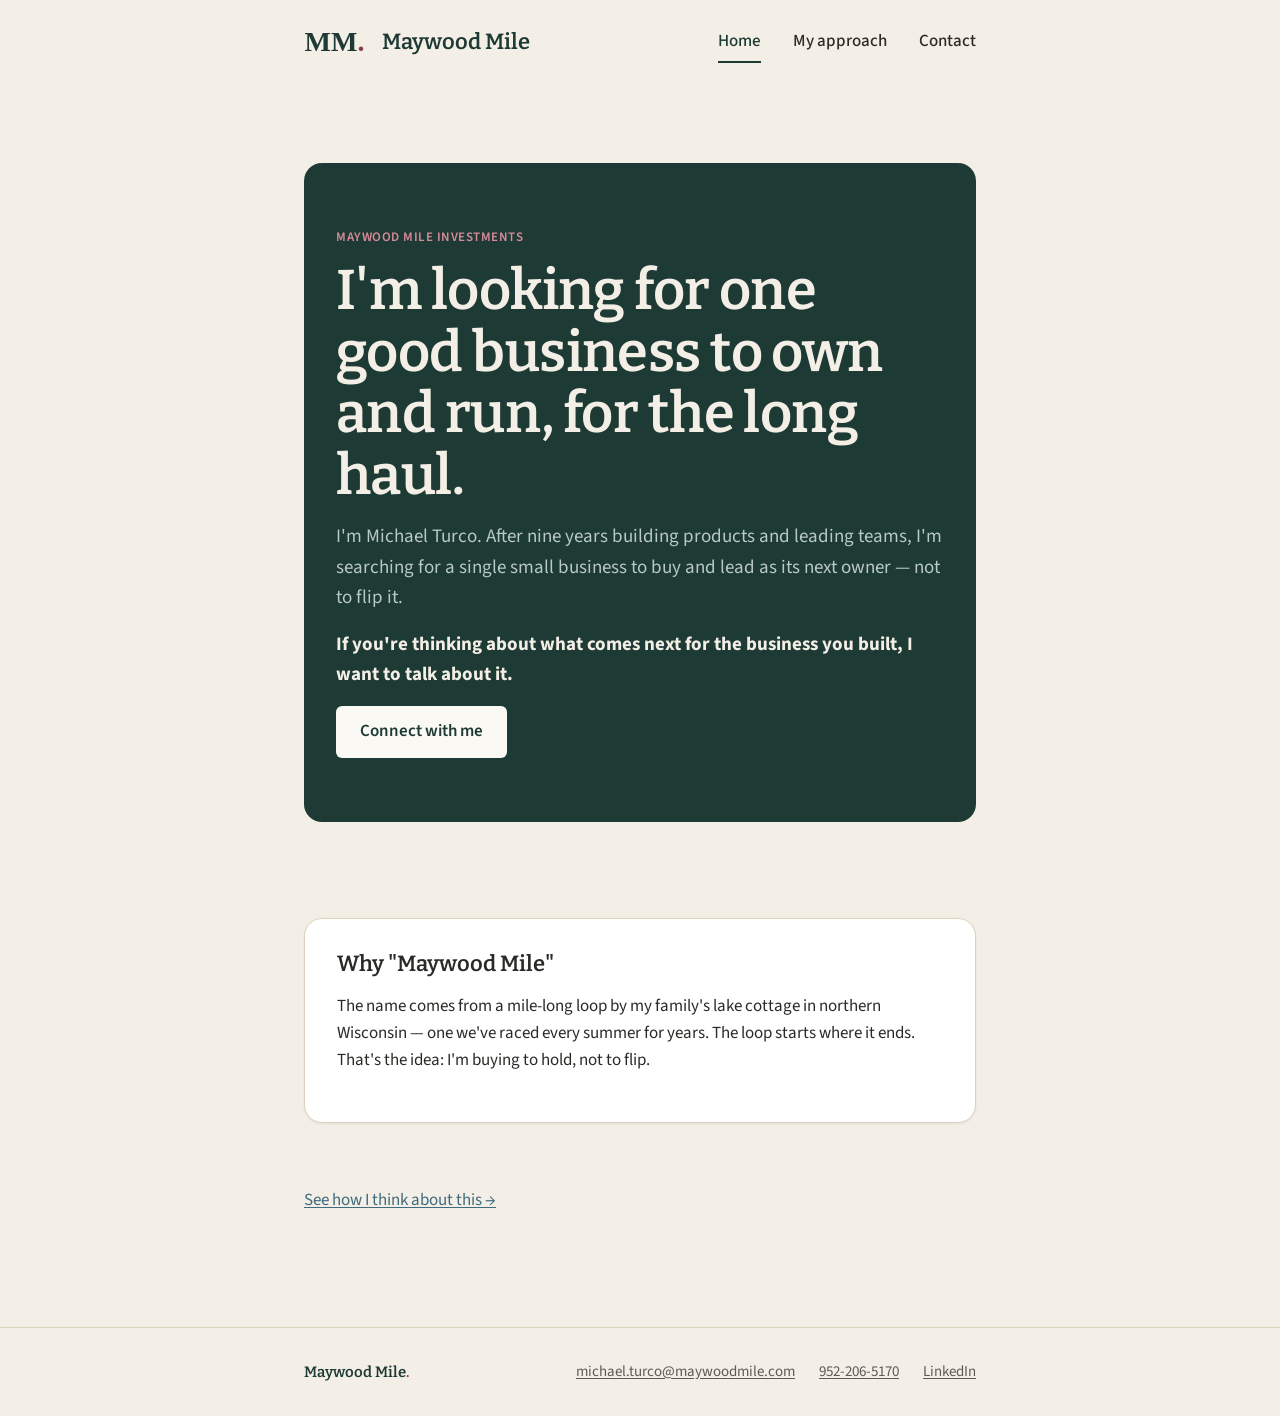
==== index.html @ 6556b2a8 "Initial site: Home, My Approach, Contact, AI-reader page Static HTML/CSS, no build step. Tokens/font" ====
<!DOCTYPE html>
<html lang="en">
<head>
<meta charset="UTF-8">
<meta name="viewport" content="width=device-width, initial-scale=1.0">
<title>Maywood Mile Investments — Michael Turco</title>
<meta name="description" content="Michael Turco is looking for one good business to buy and run for the long term. If you're thinking about what comes next for the business you built, let's talk.">
<link rel="icon" href="assets/logos/tile-spruce.svg" type="image/svg+xml">
<link rel="stylesheet" href="css/fonts.css">
<link rel="stylesheet" href="css/tokens-colors.css">
<link rel="stylesheet" href="css/tokens-typography.css">
<link rel="stylesheet" href="css/tokens-spacing.css">
<link rel="stylesheet" href="css/site.css">
<!-- Cloudflare Web Analytics beacon goes here once the Pages project exists -->
</head>
<body>
<header class="site-header">
  <div class="wrap">
    <a class="brand-mark" href="index.html">
      <img src="assets/logos/mark-freestanding.svg" alt="" width="28" height="28">
      Maywood Mile
    </a>
    <nav class="site-nav" aria-label="Primary">
      <ul>
        <li><a href="index.html" aria-current="page">Home</a></li>
        <li><a href="approach.html">My approach</a></li>
        <li><a href="contact.html">Contact</a></li>
      </ul>
    </nav>
  </div>
</header>

<main>
  <section class="hero">
    <div class="wrap">
      <div class="hero-panel">
        <!-- EDIT: hero headline + lead -->
        <p class="eyebrow">Maywood Mile Investments</p>
        <h1>I'm looking for one good business to own and run, for the long haul.</h1>
        <p class="lead">I'm Michael Turco. After nine years building products and leading teams, I'm searching for a single small business to buy and lead as its next owner — not to flip it.</p>
        <p class="lead"><strong>If you're thinking about what comes next for the business you built, I want to talk about it.</strong></p>
        <a class="btn btn-primary" href="contact.html">Connect with me</a>
      </div>
    </div>
  </section>

  <section class="section-story">
    <div class="wrap">
      <!-- EDIT: origin story aside -->
      <div class="card">
        <h4>Why "Maywood Mile"</h4>
        <p>The name comes from a mile-long loop by my family's lake cottage in northern Wisconsin — one we've raced every summer for years. The loop starts where it ends. That's the idea: I'm buying to hold, not to flip.</p>
      </div>
    </div>
  </section>

  <section class="section-next">
    <div class="wrap">
      <p><a href="approach.html">See how I think about this &rarr;</a></p>
    </div>
  </section>
</main>

<footer class="site-footer">
  <div class="wrap">
    <span class="signoff">Maywood Mile<span class="period">.</span></span>
    <div class="footer-contact">
      <a href="mailto:michael.turco@maywoodmile.com">michael.turco@maywoodmile.com</a>
      <a href="tel:+19522065170">952-206-5170</a>
      <a href="https://www.linkedin.com/in/michaelturco/">LinkedIn</a>
    </div>
  </div>
</footer>
</body>
</html>
---- css/fonts.css ----
@font-face{font-family:"Bitter";src:url("../assets/fonts/Bitter-Regular.ttf") format("truetype");font-weight:400;font-style:normal;font-display:swap}
@font-face{font-family:"Bitter";src:url("../assets/fonts/Bitter-Italic.ttf") format("truetype");font-weight:400;font-style:italic;font-display:swap}
@font-face{font-family:"Bitter";src:url("../assets/fonts/Bitter-Medium.ttf") format("truetype");font-weight:500;font-style:normal;font-display:swap}
@font-face{font-family:"Bitter";src:url("../assets/fonts/Bitter-MediumItalic.ttf") format("truetype");font-weight:500;font-style:italic;font-display:swap}
@font-face{font-family:"Bitter";src:url("../assets/fonts/Bitter-SemiBold.ttf") format("truetype");font-weight:600;font-style:normal;font-display:swap}
@font-face{font-family:"Bitter";src:url("../assets/fonts/Bitter-SemiBoldItalic.ttf") format("truetype");font-weight:600;font-style:italic;font-display:swap}
@font-face{font-family:"Bitter";src:url("../assets/fonts/Bitter-Bold.ttf") format("truetype");font-weight:700;font-style:normal;font-display:swap}
@font-face{font-family:"Source Sans 3";src:url("../assets/fonts/SourceSans3-Regular.ttf") format("truetype");font-weight:400;font-style:normal;font-display:swap}
@font-face{font-family:"Source Sans 3";src:url("../assets/fonts/SourceSans3-Italic.ttf") format("truetype");font-weight:400;font-style:italic;font-display:swap}
@font-face{font-family:"Source Sans 3";src:url("../assets/fonts/SourceSans3-Medium.ttf") format("truetype");font-weight:500;font-style:normal;font-display:swap}
@font-face{font-family:"Source Sans 3";src:url("../assets/fonts/SourceSans3-MediumItalic.ttf") format("truetype");font-weight:500;font-style:italic;font-display:swap}
@font-face{font-family:"Source Sans 3";src:url("../assets/fonts/SourceSans3-SemiBold.ttf") format("truetype");font-weight:600;font-style:normal;font-display:swap}
@font-face{font-family:"Source Sans 3";src:url("../assets/fonts/SourceSans3-Bold.ttf") format("truetype");font-weight:700;font-style:normal;font-display:swap}
---- css/tokens-colors.css ----
:root{
--spruce:#1E3A34;
--birch:#F4EFE6;
--dusk:#3E6B7E;
--charcoal:#2B2A26;
--cranberry:#8C3B4A;
--cranberry-lifted:#D98A99;
--spruce-700:#162b26;
--spruce-500:#1E3A34;
--spruce-300:#3d5b54;
--dusk-700:#2f5563;
--dusk-300:#6b93a3;
--birch-100:#FBF9F4;
--birch-200:#F4EFE6;
--birch-300:#e7ddc9;
--charcoal-700:#1c1b18;
--white:#ffffff;

--surface-page:var(--birch-200);
--surface-card:var(--white);
--surface-dark:var(--spruce);
--surface-sunken:var(--birch-300);
--text-body:var(--charcoal);
--text-muted:#5c5a52;
--text-on-dark:var(--birch-200);
--text-on-dark-muted:#b9c9c4;
--text-link:var(--dusk);
--text-link-hover:var(--dusk-700);
--border-default:#ddd3bd;
--border-on-dark:#31504a;
--accent:var(--cranberry);
--accent-on-dark:var(--cranberry-lifted);
--focus-ring:var(--dusk);
--danger:#a33d3d;
--success:var(--spruce-300);
}
---- css/tokens-typography.css ----
:root{
--font-display:"Bitter",Georgia,serif;
--font-body:"Source Sans 3",-apple-system,sans-serif;

--fs-h1:56px;
--fs-h2:40px;
--fs-h3:28px;
--fs-h4:22px;
--fs-body-lg:19px;
--fs-body:17px;
--fs-body-sm:15px;
--fs-caption:13px;

--lh-tight:1.1; /* @kind other */
--lh-heading:1.2; /* @kind other */
--lh-body:1.6; /* @kind other */

--fw-regular:400; /* @kind other */
--fw-medium:500; /* @kind other */
--fw-semibold:600; /* @kind other */
--fw-bold:700; /* @kind other */

--tracking-tight:-0.01em;
--tracking-wide:0.04em;
}
---- css/tokens-spacing.css ----
:root{
--space-1:4px;
--space-2:8px;
--space-3:12px;
--space-4:16px;
--space-5:24px;
--space-6:32px;
--space-7:48px;
--space-8:64px;
--space-9:96px;

--radius-sm:6px;
--radius-md:10px;
--radius-lg:18px;
--radius-tile:22.5%;
--radius-pill:999px;

--shadow-sm:0 1px 2px rgba(43,42,38,0.08);
--shadow-md:0 4px 16px rgba(43,42,38,0.10);
--shadow-lg:0 12px 32px rgba(43,42,38,0.14);

--border-width:1px;
--ease-standard:cubic-bezier(0.4,0,0.2,1); /* @kind other */
--duration-fast:120ms; /* @kind other */
--duration-base:180ms; /* @kind other */
}
---- css/site.css ----
/* Base reset */
*, *::before, *::after { box-sizing: border-box; }
html, body { margin: 0; padding: 0; }
img { max-width: 100%; display: block; }

body {
  background: var(--surface-page);
  color: var(--text-body);
  font-family: var(--font-body);
  font-size: var(--fs-body);
  line-height: var(--lh-body);
  -webkit-font-smoothing: antialiased;
}

h1, h2, h3, h4 {
  font-family: var(--font-display);
  font-weight: var(--fw-semibold);
  line-height: var(--lh-heading);
  margin: 0 0 var(--space-4);
  color: var(--charcoal);
}
h1 { font-size: var(--fs-h1); line-height: var(--lh-tight); letter-spacing: var(--tracking-tight); }
h2 { font-size: var(--fs-h2); }
h3 { font-size: var(--fs-h3); }
h4 { font-size: var(--fs-h4); }

p { margin: 0 0 var(--space-4); }
p.lead { font-size: var(--fs-body-lg); color: var(--text-muted); }

a { color: var(--text-link); text-decoration: underline; text-underline-offset: 2px; }
a:hover { color: var(--text-link-hover); }
a:focus-visible, button:focus-visible {
  outline: 2px solid var(--focus-ring);
  outline-offset: 1px;
}

/* Layout */
.wrap {
  max-width: 720px;
  margin: 0 auto;
  padding: 0 var(--space-5);
}

.site-header {
  padding: var(--space-5) 0;
}
.site-header .wrap {
  display: flex;
  align-items: center;
  justify-content: space-between;
  gap: var(--space-4);
}
.brand-mark {
  display: flex;
  align-items: center;
  gap: var(--space-2);
  text-decoration: none;
  font-family: var(--font-display);
  font-weight: var(--fw-semibold);
  font-size: var(--fs-h4);
  color: var(--spruce);
}
.brand-mark img { height: 28px; width: auto; }

nav.site-nav ul {
  display: flex;
  gap: var(--space-6);
  list-style: none;
  margin: 0;
  padding: 0;
}
nav.site-nav a {
  color: var(--charcoal);
  text-decoration: none;
  font-size: var(--fs-body);
  font-weight: var(--fw-medium);
  padding: var(--space-2) 0;
  border-bottom: 2px solid transparent;
}
nav.site-nav a:hover,
nav.site-nav a[aria-current="page"] {
  color: var(--spruce);
  border-bottom-color: var(--spruce);
}

main { padding: var(--space-6) 0 var(--space-9); }

/* Hero */
.hero {
  padding: var(--space-7) 0 var(--space-6);
}
.hero img.hero-photo {
  width: 100%;
  border-radius: var(--radius-lg);
  margin-bottom: var(--space-6);
  border: var(--border-width) solid var(--border-default);
}
.hero h1 { margin-bottom: var(--space-4); }

.eyebrow {
  font-family: var(--font-body);
  font-weight: var(--fw-semibold);
  font-size: var(--fs-caption);
  letter-spacing: var(--tracking-wide);
  text-transform: uppercase;
  color: var(--dusk);
  margin: 0 0 var(--space-3);
}

/* Flat-color hero fallback (no photo yet — brand fallback per design system: flat spruce/birch field with type) */
.hero-panel {
  background: var(--surface-dark);
  border-radius: var(--radius-lg);
  padding: var(--space-8) var(--space-6);
}
.hero-panel .eyebrow { color: var(--accent-on-dark); }
.hero-panel h1, .hero-panel p.lead { color: var(--text-on-dark); }
.hero-panel p.lead { color: var(--text-on-dark-muted); }
.hero-panel p.lead strong { color: var(--text-on-dark); }
.hero-panel .btn-primary {
  background: var(--birch-100);
  color: var(--spruce);
}
.hero-panel .btn-primary:hover { background: var(--white); color: var(--spruce-700); }
@media (max-width: 640px) {
  .hero-panel { padding: var(--space-6) var(--space-4); border-radius: var(--radius-md); }
}

/* Buttons */
.btn {
  display: inline-flex;
  align-items: center;
  gap: var(--space-2);
  padding: var(--space-3) var(--space-5);
  border-radius: var(--radius-sm);
  font-family: var(--font-body);
  font-weight: var(--fw-semibold);
  font-size: var(--fs-body);
  text-decoration: none;
  border: none;
  cursor: pointer;
  transition: background-color var(--duration-base) var(--ease-standard),
              color var(--duration-base) var(--ease-standard);
}
.btn-primary {
  background: var(--spruce);
  color: var(--birch-100);
}
.btn-primary:hover { background: var(--spruce-700); color: var(--birch-100); }
.btn-ghost {
  background: transparent;
  color: var(--spruce);
  border: var(--border-width) solid var(--border-default);
}
.btn-ghost:hover { background: rgba(30,58,52,0.08); color: var(--spruce); }

/* Cards */
.card {
  background: var(--surface-card);
  border: var(--border-width) solid var(--border-default);
  border-radius: var(--radius-lg);
  box-shadow: var(--shadow-sm);
  padding: var(--space-6);
}

/* Section */
section + section { margin-top: var(--space-8); }

/* Footer */
.site-footer {
  border-top: var(--border-width) solid var(--border-default);
  padding: var(--space-6) 0;
  color: var(--text-muted);
  font-size: var(--fs-body-sm);
}
.site-footer .wrap {
  display: flex;
  flex-wrap: wrap;
  gap: var(--space-2) var(--space-5);
  align-items: center;
  justify-content: space-between;
}
.site-footer a { color: var(--text-muted); }
.footer-contact { display: flex; gap: var(--space-5); flex-wrap: wrap; }

/* Signoff */
.signoff {
  font-family: var(--font-display);
  font-weight: var(--fw-semibold);
  color: var(--spruce);
}
.signoff .period { color: var(--cranberry); }

/* Mobile */
@media (max-width: 640px) {
  h1 { font-size: 36px; }
  h2 { font-size: 28px; }
  .wrap { padding: 0 var(--space-4); }
  .hero { padding: var(--space-5) 0 var(--space-5); }
  nav.site-nav ul { gap: var(--space-4); }
  .site-header .wrap { flex-wrap: wrap; }
  .site-footer .wrap { flex-direction: column; align-items: flex-start; }
}
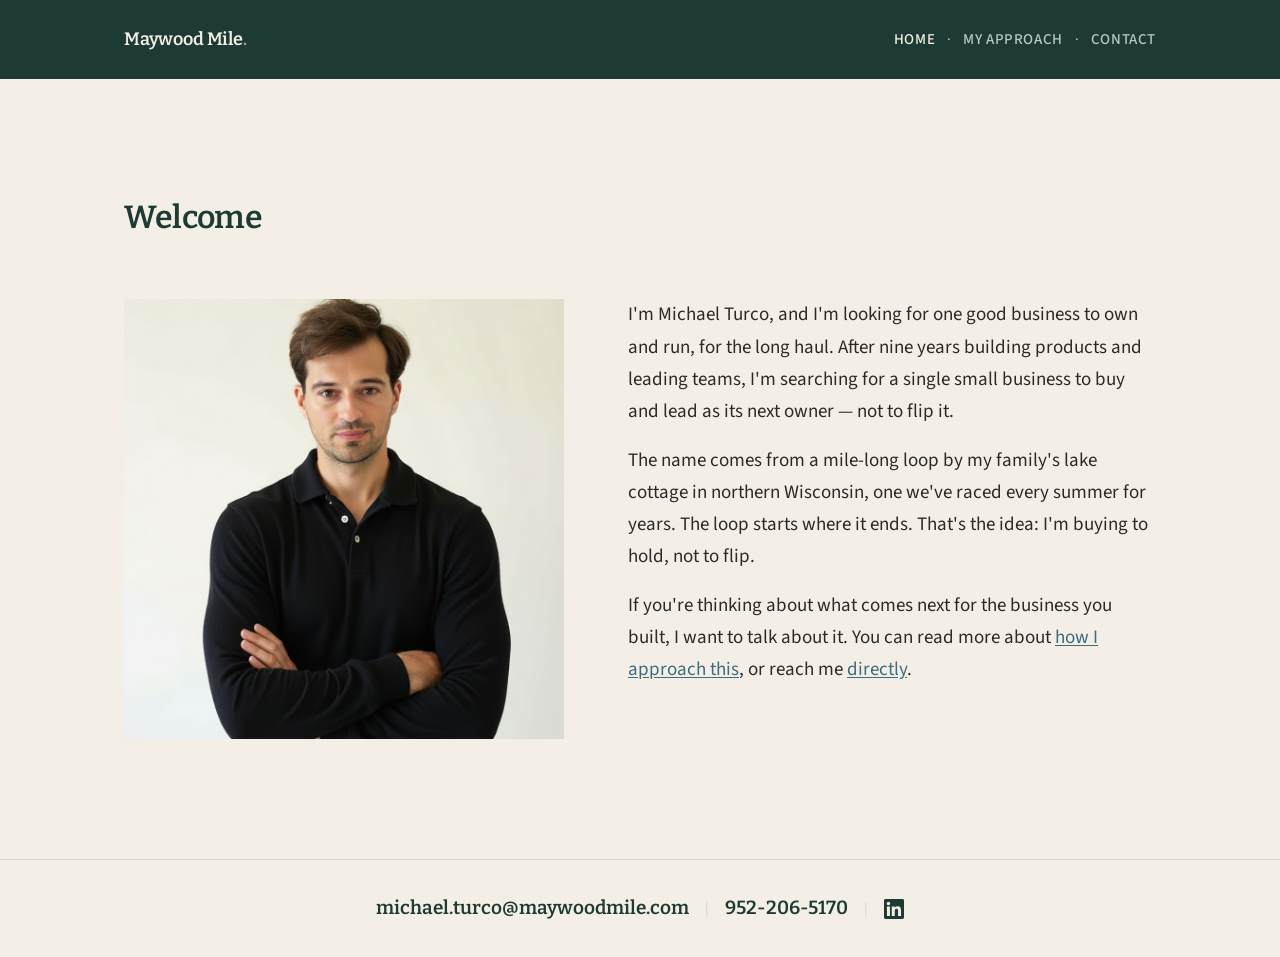
==== commit 60dec63f: "Redesign to Casparis-style personal-letter layout Replace the startup-landing-page grammar (dark her" ====
--- a/index.html
+++ b/index.html
@@ -3,27 +3,24 @@
 <head>
 <meta charset="UTF-8">
 <meta name="viewport" content="width=device-width, initial-scale=1.0">
-<title>Maywood Mile Investments — Michael Turco</title>
+<title>Maywood Mile — Michael Turco</title>
 <meta name="description" content="Michael Turco is looking for one good business to buy and run for the long term. If you're thinking about what comes next for the business you built, let's talk.">
 <link rel="icon" href="assets/logos/tile-spruce.svg" type="image/svg+xml">
 <link rel="stylesheet" href="css/fonts.css">
 <link rel="stylesheet" href="css/tokens-colors.css">
 <link rel="stylesheet" href="css/tokens-typography.css">
 <link rel="stylesheet" href="css/tokens-spacing.css">
-<link rel="stylesheet" href="css/site.css">
+<link rel="stylesheet" href="css/site.css?v=3">
 <!-- Cloudflare Web Analytics beacon goes here once the Pages project exists -->
 </head>
 <body>
 <header class="site-header">
   <div class="wrap">
-    <a class="brand-mark" href="index.html">
-      <img src="assets/logos/mark-freestanding.svg" alt="" width="28" height="28">
-      Maywood Mile
-    </a>
+    <a class="site-title" href="index.html">Maywood Mile<span class="period">.</span></a>
     <nav class="site-nav" aria-label="Primary">
       <ul>
         <li><a href="index.html" aria-current="page">Home</a></li>
-        <li><a href="approach.html">My approach</a></li>
+        <li><a href="approach.html">My Approach</a></li>
         <li><a href="contact.html">Contact</a></li>
       </ul>
     </nav>
@@ -31,45 +28,36 @@
 </header>
 
 <main>
-  <section class="hero">
-    <div class="wrap">
-      <div class="hero-panel">
-        <!-- EDIT: hero headline + lead -->
-        <p class="eyebrow">Maywood Mile Investments</p>
-        <h1>I'm looking for one good business to own and run, for the long haul.</h1>
-        <p class="lead">I'm Michael Turco. After nine years building products and leading teams, I'm searching for a single small business to buy and lead as its next owner — not to flip it.</p>
-        <p class="lead"><strong>If you're thinking about what comes next for the business you built, I want to talk about it.</strong></p>
-        <a class="btn btn-primary" href="contact.html">Connect with me</a>
+  <div class="wrap-wide">
+    <h1>Welcome</h1>
+
+    <div class="split">
+      <img class="headshot" src="assets/photos/home-headshot.jpg" alt="Michael Turco" width="928" height="1120">
+
+      <div class="split-text">
+        <p>I'm Michael Turco, and I'm looking for one good business to own and run, for the long haul. After nine years building products and leading teams, I'm searching for a single small business to buy and lead as its next owner — not to flip it.</p>
+
+        <p>The name comes from a mile-long loop by my family's lake cottage in northern Wisconsin, one we've raced every summer for years. The loop starts where it ends. That's the idea: I'm buying to hold, not to flip.</p>
+
+        <p>If you're thinking about what comes next for the business you built, I want to talk about it. You can read more about <a href="approach.html">how I approach this</a>, or reach me <a href="contact.html">directly</a>.</p>
       </div>
     </div>
-  </section>
-
-  <section class="section-story">
-    <div class="wrap">
-      <!-- EDIT: origin story aside -->
-      <div class="card">
-        <h4>Why "Maywood Mile"</h4>
-        <p>The name comes from a mile-long loop by my family's lake cottage in northern Wisconsin — one we've raced every summer for years. The loop starts where it ends. That's the idea: I'm buying to hold, not to flip.</p>
-      </div>
-    </div>
-  </section>
-
-  <section class="section-next">
-    <div class="wrap">
-      <p><a href="approach.html">See how I think about this &rarr;</a></p>
-    </div>
-  </section>
+  </div>
 </main>
 
 <footer class="site-footer">
   <div class="wrap">
-    <span class="signoff">Maywood Mile<span class="period">.</span></span>
-    <div class="footer-contact">
-      <a href="mailto:michael.turco@maywoodmile.com">michael.turco@maywoodmile.com</a>
-      <a href="tel:+19522065170">952-206-5170</a>
-      <a href="https://www.linkedin.com/in/michaelturco/">LinkedIn</a>
-    </div>
+    <ul class="footer-contact">
+      <li class="footer-email"><a href="mailto:michael.turco@maywoodmile.com">michael.turco@maywoodmile.com</a></li>
+      <li class="footer-divider" aria-hidden="true">|</li>
+      <li class="footer-line2">
+        <a href="tel:+19522065170">952-206-5170</a><span class="divider">|</span><a class="footer-linkedin-icon" href="https://www.linkedin.com/in/michaelturco/" aria-label="LinkedIn">
+          <svg viewBox="0 0 24 24" fill="currentColor" aria-hidden="true"><path d="M20.447 20.452h-3.554v-5.569c0-1.328-.027-3.037-1.852-3.037-1.853 0-2.136 1.445-2.136 2.939v5.667H9.351V9h3.414v1.561h.046c.477-.9 1.637-1.85 3.37-1.85 3.601 0 4.267 2.37 4.267 5.455v6.286zM5.337 7.433c-1.144 0-2.063-.926-2.063-2.065 0-1.138.92-2.063 2.063-2.063 1.14 0 2.064.925 2.064 2.063 0 1.139-.925 2.065-2.064 2.065zm1.782 13.019H3.555V9h3.564v11.452zM22.225 0H1.771C.792 0 0 .774 0 1.729v20.542C0 23.227.792 24 1.771 24h20.451C23.2 24 24 23.227 24 22.271V1.729C24 .774 23.2 0 22.222 0h.003z"/></svg>
+        </a>
+      </li>
+    </ul>
   </div>
 </footer>
+<script src="js/footer.js?v=1"></script>
 </body>
 </html>
--- a/css/tokens-typography.css
+++ b/css/tokens-typography.css
@@ -2,18 +2,19 @@
 --font-display:"Bitter",Georgia,serif;
 --font-body:"Source Sans 3",-apple-system,sans-serif;
 
---fs-h1:56px;
---fs-h2:40px;
---fs-h3:28px;
---fs-h4:22px;
+--fs-h1:32px;
+--fs-h2:24px;
+--fs-h3:20px;
+--fs-h4:18px;
+--fs-masthead:40px;
 --fs-body-lg:19px;
---fs-body:17px;
+--fs-body:18px;
 --fs-body-sm:15px;
 --fs-caption:13px;
 
---lh-tight:1.1; /* @kind other */
---lh-heading:1.2; /* @kind other */
---lh-body:1.6; /* @kind other */
+--lh-tight:1.15; /* @kind other */
+--lh-heading:1.25; /* @kind other */
+--lh-body:1.7; /* @kind other */
 
 --fw-regular:400; /* @kind other */
 --fw-medium:500; /* @kind other */
--- a/css/tokens-spacing.css
+++ b/css/tokens-spacing.css
@@ -8,6 +8,7 @@
 --space-7:48px;
 --space-8:64px;
 --space-9:96px;
+--space-10:120px;
 
 --radius-sm:6px;
 --radius-md:10px;
--- a/css/site.css
+++ b/css/site.css
@@ -7,7 +7,7 @@
   background: var(--surface-page);
   color: var(--text-body);
   font-family: var(--font-body);
-  font-size: var(--fs-body);
+  font-size: var(--fs-body-sm);
   line-height: var(--lh-body);
   -webkit-font-smoothing: antialiased;
 }
@@ -17,11 +17,12 @@
   font-weight: var(--fw-semibold);
   line-height: var(--lh-heading);
   margin: 0 0 var(--space-4);
-  color: var(--charcoal);
+  color: var(--spruce);
+  text-align: center;
 }
 h1 { font-size: var(--fs-h1); line-height: var(--lh-tight); letter-spacing: var(--tracking-tight); }
 h2 { font-size: var(--fs-h2); }
-h3 { font-size: var(--fs-h3); }
+h3 { font-size: var(--fs-h3); font-weight: var(--fw-medium); }
 h4 { font-size: var(--fs-h4); }
 
 p { margin: 0 0 var(--space-4); }
@@ -34,170 +35,215 @@
   outline-offset: 1px;
 }
 
-/* Layout */
+/* Layout — one narrow centered column, letter grammar */
 .wrap {
-  max-width: 720px;
+  max-width: 660px;
   margin: 0 auto;
   padding: 0 var(--space-5);
 }
 
+main {
+  padding: 0 0 var(--space-10);
+  font-size: var(--fs-body-lg);
+  line-height: var(--lh-body);
+}
+main p { text-align: left; }
+main ul, main ol { text-align: left; padding-left: 1.25em; }
+
+/* Header bar — spruce, lockup left / nav right (rev 2) */
 .site-header {
+  background: var(--spruce);
   padding: var(--space-5) 0;
+  margin-bottom: var(--space-10);
 }
 .site-header .wrap {
+  max-width: 1080px;
   display: flex;
   align-items: center;
   justify-content: space-between;
-  gap: var(--space-4);
-}
-.brand-mark {
-  display: flex;
-  align-items: center;
-  gap: var(--space-2);
-  text-decoration: none;
+  flex-wrap: wrap;
+  gap: var(--space-3) var(--space-5);
+}
+.site-title {
+  display: inline-block;
   font-family: var(--font-display);
   font-weight: var(--fw-semibold);
   font-size: var(--fs-h4);
-  color: var(--spruce);
-}
-.brand-mark img { height: 28px; width: auto; }
+  color: var(--text-on-dark);
+  text-decoration: none;
+  letter-spacing: var(--tracking-tight);
+}
+.site-title .period { color: var(--accent-on-dark); }
 
 nav.site-nav ul {
   display: flex;
-  gap: var(--space-6);
+  justify-content: flex-end;
+  flex-wrap: wrap;
+  gap: 0;
   list-style: none;
   margin: 0;
   padding: 0;
 }
+nav.site-nav li { display: flex; align-items: center; }
+nav.site-nav li + li::before {
+  content: "\00B7";
+  color: var(--text-on-dark-muted);
+  margin: 0 var(--space-3);
+}
 nav.site-nav a {
-  color: var(--charcoal);
+  color: var(--text-on-dark-muted);
   text-decoration: none;
-  font-size: var(--fs-body);
+  font-size: var(--fs-body-sm);
   font-weight: var(--fw-medium);
-  padding: var(--space-2) 0;
-  border-bottom: 2px solid transparent;
+  letter-spacing: var(--tracking-wide);
+  text-transform: uppercase;
 }
 nav.site-nav a:hover,
 nav.site-nav a[aria-current="page"] {
-  color: var(--spruce);
-  border-bottom-color: var(--spruce);
-}
-
-main { padding: var(--space-6) 0 var(--space-9); }
-
-/* Hero */
-.hero {
-  padding: var(--space-7) 0 var(--space-6);
-}
-.hero img.hero-photo {
+  color: var(--text-on-dark);
+}
+
+/* Page heading block */
+main > .wrap > h1 {
+  margin-bottom: var(--space-6);
+}
+
+/* Wide container + side-by-side image/text (rev 2, image left / text right) */
+.wrap-wide {
+  max-width: 1080px;
+  margin: 0 auto;
+  padding: 0 var(--space-5);
+}
+.wrap-wide > h1 {
+  text-align: left;
+  margin-bottom: var(--space-8);
+}
+.split {
+  display: grid;
+  grid-template-columns: 5fr 6fr;
+  gap: var(--space-8);
+  align-items: start;
+}
+.split h3 { text-align: left; }
+.split section:first-child h3 { margin-top: 0; }
+.split .headshot,
+.split .approach-photo {
+  margin: 0;
+  max-width: none;
+}
+
+/* Home headshot. Flat spruce stays as the box's own background so an
+   <img> with a transparent/loading gap never flashes birch; once the
+   photo is in place it just sits on top, same brand no-photo fallback
+   underneath. */
+.headshot {
   width: 100%;
-  border-radius: var(--radius-lg);
-  margin-bottom: var(--space-6);
-  border: var(--border-width) solid var(--border-default);
-}
-.hero h1 { margin-bottom: var(--space-4); }
-
-.eyebrow {
-  font-family: var(--font-body);
-  font-weight: var(--fw-semibold);
-  font-size: var(--fs-caption);
-  letter-spacing: var(--tracking-wide);
-  text-transform: uppercase;
-  color: var(--dusk);
-  margin: 0 0 var(--space-3);
-}
-
-/* Flat-color hero fallback (no photo yet — brand fallback per design system: flat spruce/birch field with type) */
-.hero-panel {
-  background: var(--surface-dark);
-  border-radius: var(--radius-lg);
-  padding: var(--space-8) var(--space-6);
-}
-.hero-panel .eyebrow { color: var(--accent-on-dark); }
-.hero-panel h1, .hero-panel p.lead { color: var(--text-on-dark); }
-.hero-panel p.lead { color: var(--text-on-dark-muted); }
-.hero-panel p.lead strong { color: var(--text-on-dark); }
-.hero-panel .btn-primary {
-  background: var(--birch-100);
-  color: var(--spruce);
-}
-.hero-panel .btn-primary:hover { background: var(--white); color: var(--spruce-700); }
-@media (max-width: 640px) {
-  .hero-panel { padding: var(--space-6) var(--space-4); border-radius: var(--radius-md); }
-}
-
-/* Buttons */
-.btn {
-  display: inline-flex;
-  align-items: center;
-  gap: var(--space-2);
-  padding: var(--space-3) var(--space-5);
-  border-radius: var(--radius-sm);
-  font-family: var(--font-body);
-  font-weight: var(--fw-semibold);
-  font-size: var(--fs-body);
-  text-decoration: none;
-  border: none;
-  cursor: pointer;
-  transition: background-color var(--duration-base) var(--ease-standard),
-              color var(--duration-base) var(--ease-standard);
-}
-.btn-primary {
+  max-width: 660px;
+  /* height must be explicit (not left to the img's HTML height="" attribute)
+     or that attribute wins over aspect-ratio and the box renders at its
+     literal pixel height regardless of the column's actual width. */
+  height: auto;
+  aspect-ratio: 1 / 1;
   background: var(--spruce);
-  color: var(--birch-100);
-}
-.btn-primary:hover { background: var(--spruce-700); color: var(--birch-100); }
-.btn-ghost {
-  background: transparent;
-  color: var(--spruce);
-  border: var(--border-width) solid var(--border-default);
-}
-.btn-ghost:hover { background: rgba(30,58,52,0.08); color: var(--spruce); }
-
-/* Cards */
-.card {
-  background: var(--surface-card);
-  border: var(--border-width) solid var(--border-default);
-  border-radius: var(--radius-lg);
-  box-shadow: var(--shadow-sm);
-  padding: var(--space-6);
+  object-fit: cover;
+  object-position: top center;
+  margin: 0 auto var(--space-10);
+}
+
+/* Approach-page photo — landscape crop, dropped mid-flow rather than
+   leading the page, so it reads as a moment inside the narrative rather
+   than a portrait greeting. Same flat-spruce no-photo treatment. */
+.approach-photo {
+  width: 100%;
+  max-width: 660px;
+  /* see .headshot: explicit height keeps a future img's height="" attribute
+     from overriding aspect-ratio. */
+  height: auto;
+  aspect-ratio: 16 / 9;
+  background: var(--spruce);
+  object-fit: cover;
+  margin: var(--space-10) auto;
 }
 
 /* Section */
-section + section { margin-top: var(--space-8); }
-
-/* Footer */
+section + section { margin-top: var(--space-7); }
+section > h2, section > h3 { margin-top: 0; }
+
+/* Contact block (plain text, no card, no page header) */
+.contact-block { text-align: center; margin: var(--space-7) 0 var(--space-9); }
+.contact-block p { text-align: center; margin-bottom: var(--space-5); }
+.contact-block p:last-child { margin-bottom: 0; }
+
+/* Footer — one line: email | phone | LinkedIn icon */
 .site-footer {
   border-top: var(--border-width) solid var(--border-default);
   padding: var(--space-6) 0;
-  color: var(--text-muted);
-  font-size: var(--fs-body-sm);
-}
-.site-footer .wrap {
+  text-align: center;
+}
+.footer-contact {
   display: flex;
+  justify-content: center;
+  align-items: center;
   flex-wrap: wrap;
-  gap: var(--space-2) var(--space-5);
+  list-style: none;
+  margin: 0;
+  padding: 0;
+}
+.footer-contact li { display: flex; align-items: center; }
+/* phone + LinkedIn icon are kept as one atomic unit so, when space runs
+   out, they drop to a second line together rather than splitting */
+.footer-line2 { white-space: nowrap; }
+.footer-line2 .divider {
+  color: var(--border-default);
+  margin: 0 var(--space-4);
+}
+.footer-divider {
+  color: var(--border-default);
+  margin: 0 var(--space-4);
+}
+/* Space is always reserved (never display:none) so toggling it never
+   itself changes the layout that decides whether it should be shown —
+   that would risk a show/hide feedback loop right at the wrap boundary.
+   js/footer.js flips visibility only, once it knows whether the phone |
+   icon group shares email's line, so no bar dangles at the start of a
+   wrapped row. */
+.footer-divider { visibility: hidden; }
+.footer-contact a {
+  display: inline-flex;
   align-items: center;
-  justify-content: space-between;
-}
-.site-footer a { color: var(--text-muted); }
-.footer-contact { display: flex; gap: var(--space-5); flex-wrap: wrap; }
-
-/* Signoff */
-.signoff {
   font-family: var(--font-display);
   font-weight: var(--fw-semibold);
+  font-size: var(--fs-body-lg);
   color: var(--spruce);
-}
-.signoff .period { color: var(--cranberry); }
+  text-decoration: none;
+}
+.footer-contact a:hover { color: var(--dusk); }
+.footer-linkedin-icon svg { width: 20px; height: 20px; display: block; }
+
+/* Responsive breakline — text moves below the picture */
+@media (max-width: 860px) {
+  .split { grid-template-columns: 1fr; gap: var(--space-6); }
+  .wrap-wide > h1 { margin-bottom: var(--space-6); }
+}
 
 /* Mobile */
 @media (max-width: 640px) {
-  h1 { font-size: 36px; }
-  h2 { font-size: 28px; }
-  .wrap { padding: 0 var(--space-4); }
-  .hero { padding: var(--space-5) 0 var(--space-5); }
-  nav.site-nav ul { gap: var(--space-4); }
-  .site-header .wrap { flex-wrap: wrap; }
-  .site-footer .wrap { flex-direction: column; align-items: flex-start; }
-}
+  .wrap, .wrap-wide { padding: 0 var(--space-4); }
+  .site-header { padding: var(--space-4) 0; margin-bottom: var(--space-7); }
+  .site-header .wrap { justify-content: center; }
+  main { padding-bottom: var(--space-8); }
+  main > .wrap > h1 { margin-bottom: var(--space-5); }
+  .headshot { margin-bottom: var(--space-7); }
+  .approach-photo { margin: var(--space-7) auto; }
+  .split .headshot, .split .approach-photo { margin: 0; }
+  nav.site-nav ul { justify-content: center; }
+  nav.site-nav a { font-size: 13px; }
+  nav.site-nav li + li::before { margin: 0 var(--space-2); }
+  .site-footer { padding: var(--space-5) 0; }
+  .footer-line2 .divider,
+  .footer-divider { margin: 0 var(--space-2); }
+  /* Matches the ~5px visible gap between wrapped lines of body copy
+     (19px / 1.7 line-height), so the footer's own wrap reads at the
+     same rhythm as the rest of the page instead of feeling cramped. */
+  .footer-contact { row-gap: 5px; }
+}
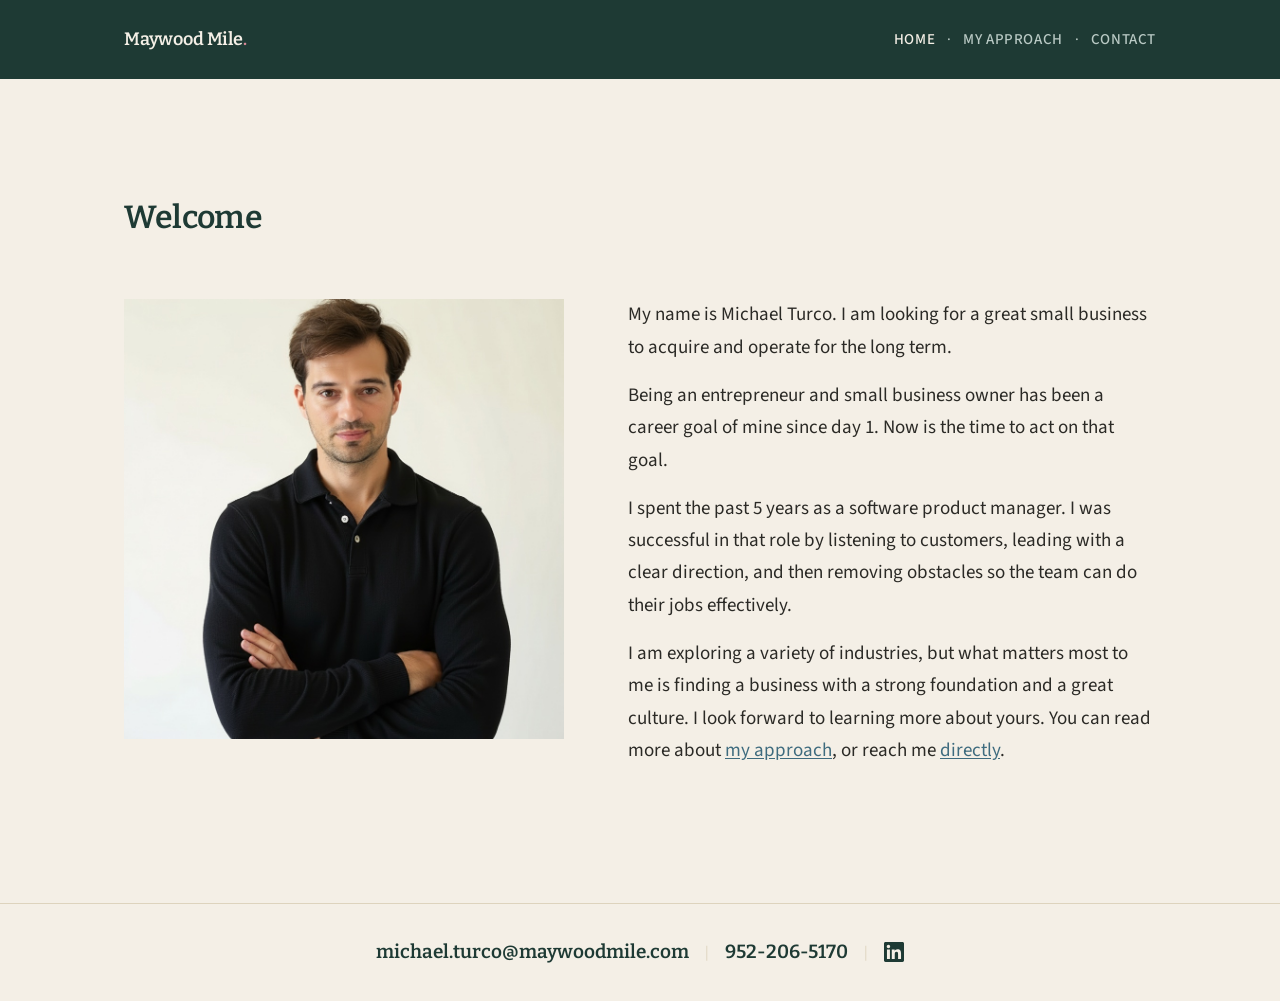
==== commit 8ad0ec88: "Update content with revised entrepreneur narrative - Welcome: Focus on current role (5 years as prod" ====
--- a/index.html
+++ b/index.html
@@ -4,7 +4,7 @@
 <meta charset="UTF-8">
 <meta name="viewport" content="width=device-width, initial-scale=1.0">
 <title>Maywood Mile — Michael Turco</title>
-<meta name="description" content="Michael Turco is looking for one good business to buy and run for the long term. If you're thinking about what comes next for the business you built, let's talk.">
+<meta name="description" content="Michael Turco is seeking a great small business to acquire and operate for the long term. A software product manager turned entrepreneur.">
 <link rel="icon" href="assets/logos/tile-spruce.svg" type="image/svg+xml">
 <link rel="stylesheet" href="css/fonts.css">
 <link rel="stylesheet" href="css/tokens-colors.css">
@@ -35,11 +35,13 @@
       <img class="headshot" src="assets/photos/home-headshot.jpg" alt="Michael Turco" width="928" height="1120">
 
       <div class="split-text">
-        <p>I'm Michael Turco, and I'm looking for one good business to own and run, for the long haul. After nine years building products and leading teams, I'm searching for a single small business to buy and lead as its next owner — not to flip it.</p>
+        <p>My name is Michael Turco. I am looking for a great small business to acquire and operate for the long term.</p>
 
-        <p>The name comes from a mile-long loop by my family's lake cottage in northern Wisconsin, one we've raced every summer for years. The loop starts where it ends. That's the idea: I'm buying to hold, not to flip.</p>
+        <p>Being an entrepreneur and small business owner has been a career goal of mine since day 1. Now is the time to act on that goal.</p>
 
-        <p>If you're thinking about what comes next for the business you built, I want to talk about it. You can read more about <a href="approach.html">how I approach this</a>, or reach me <a href="contact.html">directly</a>.</p>
+        <p>I spent the past 5 years as a software product manager. I was successful in that role by listening to customers, leading with a clear direction, and then removing obstacles so the team can do their jobs effectively.</p>
+
+        <p>I am exploring a variety of industries, but what matters most to me is finding a business with a strong foundation and a great culture. I look forward to learning more about yours. You can read more about <a href="approach.html">my approach</a>, or reach me <a href="contact.html">directly</a>.</p>
       </div>
     </div>
   </div>
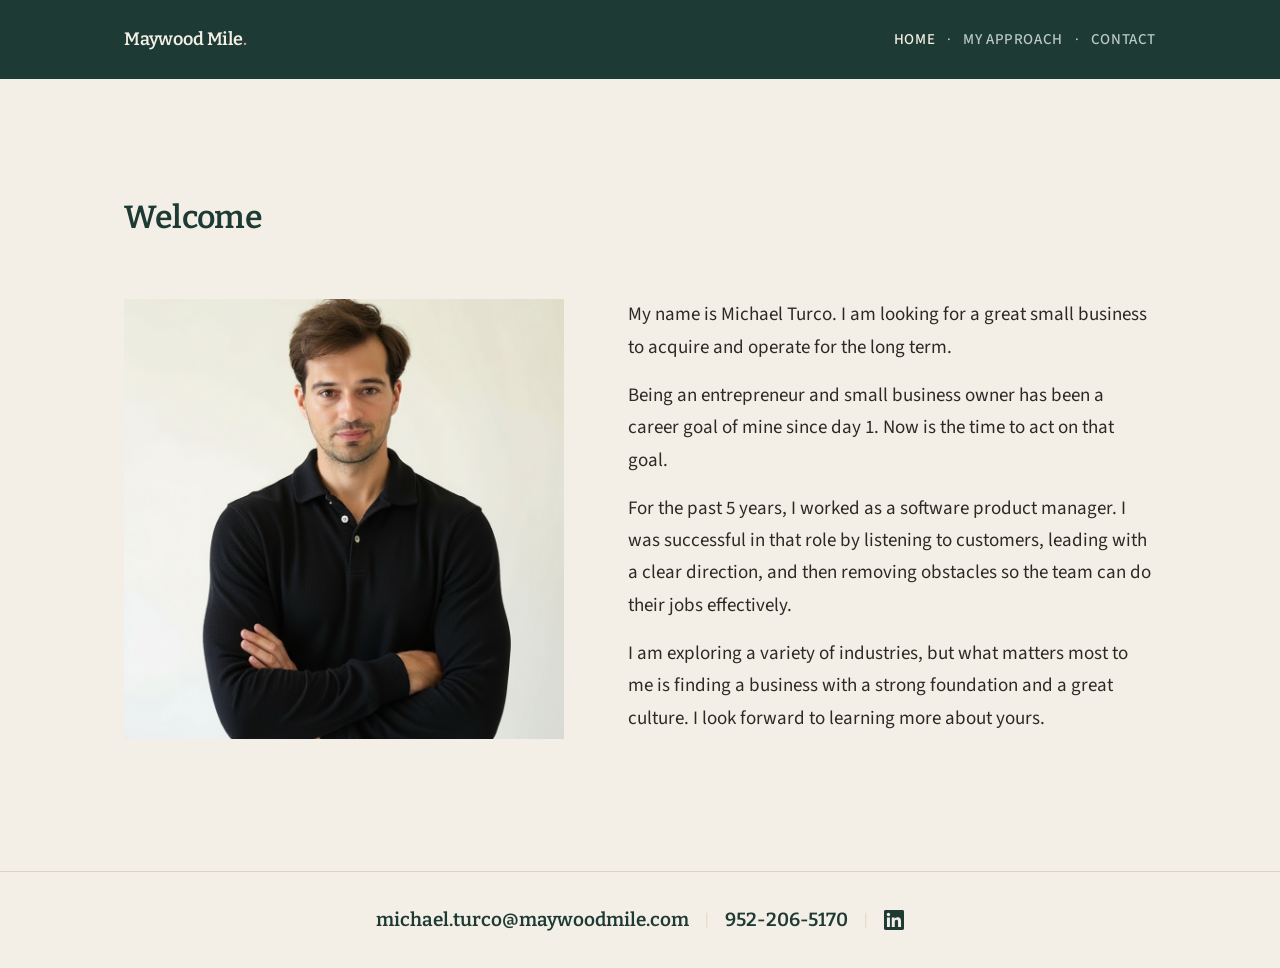
==== commit 5ea0ceae: "Polish Welcome page copy Minor copy refinement: 'For the past 5 years, I worked' reads more naturall" ====
--- a/index.html
+++ b/index.html
@@ -39,9 +39,9 @@
 
         <p>Being an entrepreneur and small business owner has been a career goal of mine since day 1. Now is the time to act on that goal.</p>
 
-        <p>I spent the past 5 years as a software product manager. I was successful in that role by listening to customers, leading with a clear direction, and then removing obstacles so the team can do their jobs effectively.</p>
+        <p>For the past 5 years, I worked as a software product manager. I was successful in that role by listening to customers, leading with a clear direction, and then removing obstacles so the team can do their jobs effectively.</p>
 
-        <p>I am exploring a variety of industries, but what matters most to me is finding a business with a strong foundation and a great culture. I look forward to learning more about yours. You can read more about <a href="approach.html">my approach</a>, or reach me <a href="contact.html">directly</a>.</p>
+        <p>I am exploring a variety of industries, but what matters most to me is finding a business with a strong foundation and a great culture. I look forward to learning more about yours.</p>
       </div>
     </div>
   </div>
